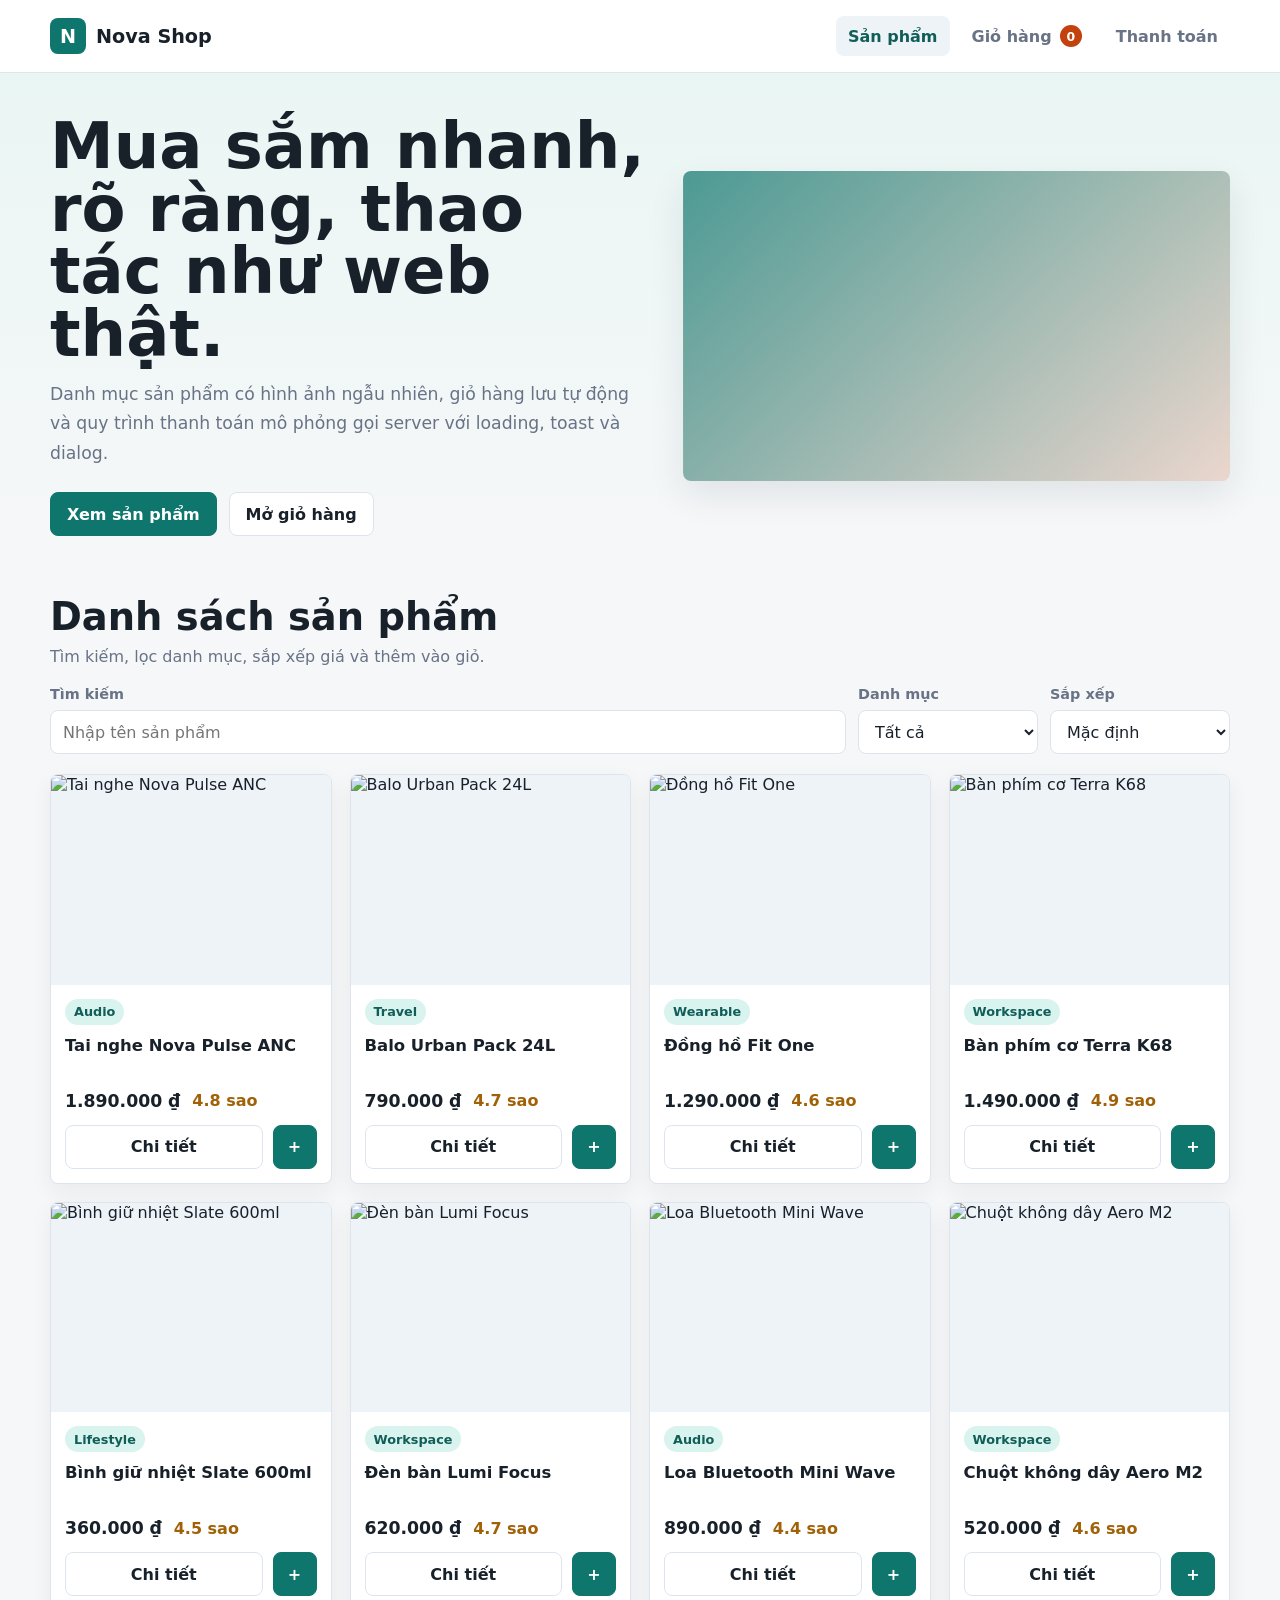
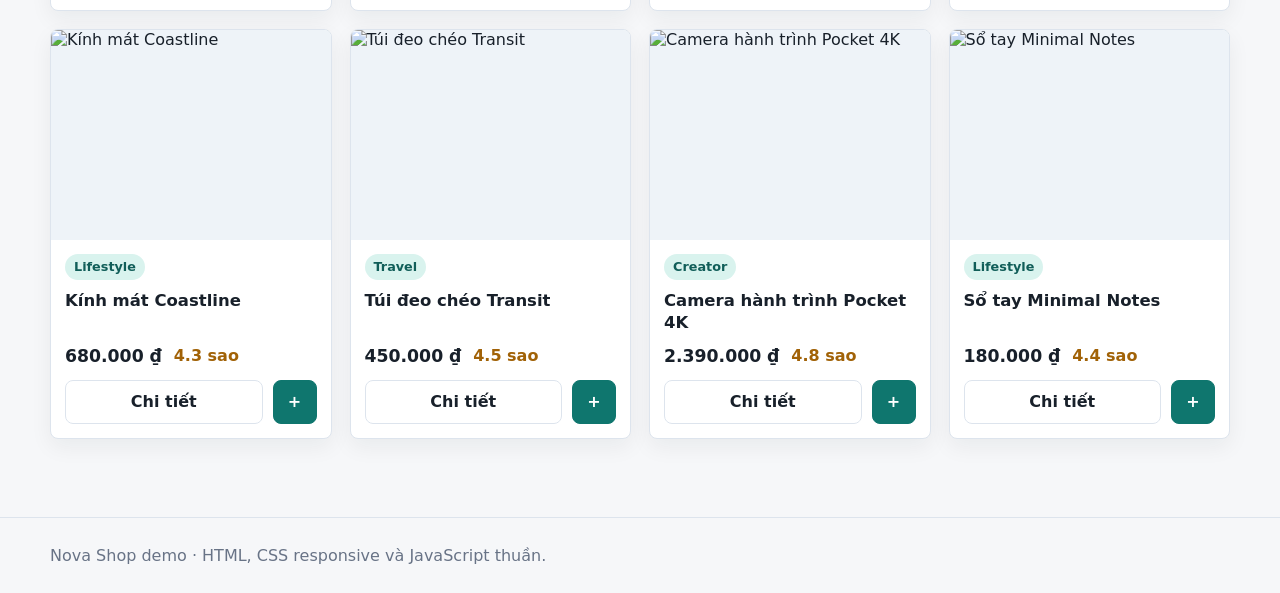
==== index.html @ 58e7d46e "init" ====
<!doctype html>
<html lang="vi">
  <head>
    <meta charset="utf-8">
    <meta name="viewport" content="width=device-width, initial-scale=1">
    <title>Nova Shop | Danh sách sản phẩm</title>
    <link rel="stylesheet" href="styles.css">
  </head>
  <body>
    <header class="site-header">
      <nav class="container nav">
        <a class="brand" href="index.html"><span class="brand-mark">N</span>Nova Shop</a>
        <div class="nav-links">
          <a class="active" href="index.html">Sản phẩm</a>
          <a href="cart.html">Giỏ hàng <span class="cart-count">0</span></a>
          <a href="checkout.html">Thanh toán</a>
        </div>
      </nav>
    </header>

    <main>
      <section class="hero">
        <div class="container hero-grid">
          <div>
            <h1>Mua sắm nhanh, rõ ràng, thao tác như web thật.</h1>
            <p>Danh mục sản phẩm có hình ảnh ngẫu nhiên, giỏ hàng lưu tự động và quy trình thanh toán mô phỏng gọi server với loading, toast và dialog.</p>
            <div class="actions">
              <a class="btn primary" href="#products">Xem sản phẩm</a>
              <a class="btn" href="cart.html">Mở giỏ hàng</a>
            </div>
          </div>
          <div class="hero-media" aria-label="Không gian mua sắm Nova Shop"></div>
        </div>
      </section>

      <section id="products" class="section">
        <div class="container">
          <div class="section-head">
            <div>
              <h2>Danh sách sản phẩm</h2>
              <p>Tìm kiếm, lọc danh mục, sắp xếp giá và thêm vào giỏ.</p>
            </div>
          </div>
          <div class="filters">
            <div class="field">
              <label for="searchInput">Tìm kiếm</label>
              <input id="searchInput" class="input" placeholder="Nhập tên sản phẩm">
            </div>
            <div class="field">
              <label for="categoryFilter">Danh mục</label>
              <select id="categoryFilter" class="input"></select>
            </div>
            <div class="field">
              <label for="sortSelect">Sắp xếp</label>
              <select id="sortSelect" class="input">
                <option value="default">Mặc định</option>
                <option value="asc">Giá tăng dần</option>
                <option value="desc">Giá giảm dần</option>
                <option value="rating">Đánh giá cao</option>
              </select>
            </div>
          </div>
          <div id="productGrid" class="product-grid"></div>
        </div>
      </section>
    </main>

    <footer class="site-footer">
      <div class="container">Nova Shop demo · HTML, CSS responsive và JavaScript thuần.</div>
    </footer>
    <script src="app.js"></script>
  </body>
</html>
---- styles.css ----
:root {
  --bg: #f6f7f9;
  --surface: #ffffff;
  --surface-2: #eef3f8;
  --text: #18202a;
  --muted: #687386;
  --line: #dde4ed;
  --brand: #0f766e;
  --brand-strong: #115e59;
  --accent: #c2410c;
  --success: #15803d;
  --warning: #a16207;
  --shadow: 0 14px 36px rgba(24, 32, 42, 0.09);
  --radius: 8px;
  --container: 1180px;
}

* {
  box-sizing: border-box;
}

body {
  margin: 0;
  font-family: Inter, ui-sans-serif, system-ui, -apple-system, BlinkMacSystemFont, "Segoe UI", sans-serif;
  background: var(--bg);
  color: var(--text);
  letter-spacing: 0;
}

a {
  color: inherit;
  text-decoration: none;
}

button,
input,
select,
textarea {
  font: inherit;
}

button {
  cursor: pointer;
}

.container {
  width: min(var(--container), calc(100% - 32px));
  margin: 0 auto;
}

.site-header {
  position: sticky;
  top: 0;
  z-index: 20;
  background: rgba(255, 255, 255, 0.94);
  border-bottom: 1px solid var(--line);
  backdrop-filter: blur(16px);
}

.nav {
  display: flex;
  align-items: center;
  justify-content: space-between;
  min-height: 72px;
  gap: 20px;
}

.brand {
  display: inline-flex;
  align-items: center;
  gap: 10px;
  font-weight: 800;
  font-size: 1.2rem;
}

.brand-mark {
  display: grid;
  place-items: center;
  width: 36px;
  height: 36px;
  border-radius: var(--radius);
  color: #fff;
  background: var(--brand);
}

.nav-links {
  display: flex;
  align-items: center;
  gap: 10px;
}

.nav-links a,
.icon-link {
  min-height: 40px;
  display: inline-flex;
  align-items: center;
  justify-content: center;
  gap: 8px;
  padding: 0 12px;
  border-radius: var(--radius);
  color: var(--muted);
  font-weight: 650;
}

.nav-links a:hover,
.nav-links .active,
.icon-link:hover {
  color: var(--brand-strong);
  background: var(--surface-2);
}

.cart-count {
  display: inline-grid;
  place-items: center;
  min-width: 22px;
  height: 22px;
  padding: 0 6px;
  border-radius: 999px;
  color: #fff;
  background: var(--accent);
  font-size: 0.78rem;
}

.hero {
  padding: 42px 0 24px;
  background: linear-gradient(180deg, #eaf6f4 0%, rgba(246, 247, 249, 0) 100%);
}

.hero-grid {
  display: grid;
  grid-template-columns: minmax(0, 1.05fr) minmax(280px, 0.95fr);
  gap: 28px;
  align-items: center;
}

.hero h1 {
  margin: 0 0 14px;
  max-width: 760px;
  font-size: clamp(2.2rem, 5vw, 4.8rem);
  line-height: 0.98;
}

.hero p {
  margin: 0 0 24px;
  max-width: 620px;
  color: var(--muted);
  font-size: 1.08rem;
  line-height: 1.7;
}

.hero-media {
  min-height: 310px;
  border-radius: var(--radius);
  background:
    linear-gradient(135deg, rgba(15, 118, 110, 0.72), rgba(194, 65, 12, 0.18)),
    url("https://picsum.photos/seed/nova-shop-hero/900/680");
  background-size: cover;
  background-position: center;
  box-shadow: var(--shadow);
}

.actions,
.toolbar,
.line-actions {
  display: flex;
  align-items: center;
  gap: 12px;
  flex-wrap: wrap;
}

.btn {
  min-height: 44px;
  display: inline-flex;
  align-items: center;
  justify-content: center;
  gap: 8px;
  padding: 0 16px;
  border: 1px solid var(--line);
  border-radius: var(--radius);
  color: var(--text);
  background: var(--surface);
  font-weight: 750;
  transition: 0.18s ease;
}

.btn:hover {
  transform: translateY(-1px);
  box-shadow: 0 10px 24px rgba(24, 32, 42, 0.1);
}

.btn.primary {
  border-color: var(--brand);
  color: #fff;
  background: var(--brand);
}

.btn.primary:hover {
  background: var(--brand-strong);
}

.btn.danger {
  border-color: rgba(194, 65, 12, 0.25);
  color: var(--accent);
}

.btn:disabled,
.btn[aria-disabled="true"] {
  cursor: not-allowed;
  opacity: 0.55;
  transform: none;
  box-shadow: none;
}

.section {
  padding: 34px 0;
}

.section-head {
  display: flex;
  align-items: end;
  justify-content: space-between;
  gap: 20px;
  margin-bottom: 20px;
}

.section-head h2,
.page-title h1 {
  margin: 0;
  font-size: clamp(1.65rem, 3vw, 2.4rem);
}

.section-head p,
.page-title p {
  margin: 8px 0 0;
  color: var(--muted);
}

.filters {
  display: grid;
  grid-template-columns: 1fr 180px 180px;
  gap: 12px;
  margin-bottom: 20px;
}

.field {
  display: grid;
  gap: 8px;
}

.field label {
  color: var(--muted);
  font-size: 0.9rem;
  font-weight: 700;
}

.input {
  min-height: 44px;
  width: 100%;
  border: 1px solid var(--line);
  border-radius: var(--radius);
  padding: 0 12px;
  color: var(--text);
  background: #fff;
  outline: none;
}

textarea.input {
  min-height: 98px;
  padding-top: 12px;
  resize: vertical;
}

.input:focus {
  border-color: var(--brand);
  box-shadow: 0 0 0 3px rgba(15, 118, 110, 0.12);
}

.product-grid {
  display: grid;
  grid-template-columns: repeat(4, minmax(0, 1fr));
  gap: 18px;
}

.product-card {
  overflow: hidden;
  border: 1px solid var(--line);
  border-radius: var(--radius);
  background: var(--surface);
  box-shadow: 0 8px 22px rgba(24, 32, 42, 0.06);
}

.product-card img,
.detail-image {
  display: block;
  width: 100%;
  aspect-ratio: 4 / 3;
  object-fit: cover;
  background: var(--surface-2);
}

.product-body {
  padding: 14px;
}

.tag {
  display: inline-flex;
  align-items: center;
  min-height: 26px;
  padding: 0 9px;
  border-radius: 999px;
  color: var(--brand-strong);
  background: #d9f3ee;
  font-size: 0.8rem;
  font-weight: 760;
}

.product-body h3 {
  min-height: 48px;
  margin: 10px 0 8px;
  font-size: 1.03rem;
  line-height: 1.35;
}

.price {
  font-size: 1.08rem;
  font-weight: 850;
}

.muted {
  color: var(--muted);
}

.rating {
  color: var(--warning);
  font-weight: 800;
}

.card-foot {
  display: grid;
  grid-template-columns: 1fr 44px;
  gap: 10px;
  margin-top: 14px;
}

.page-title {
  padding: 34px 0 18px;
}

.detail-layout {
  display: grid;
  grid-template-columns: minmax(300px, 0.95fr) minmax(0, 1.05fr);
  gap: 28px;
  align-items: start;
}

.panel,
.summary {
  border: 1px solid var(--line);
  border-radius: var(--radius);
  background: var(--surface);
  box-shadow: 0 8px 24px rgba(24, 32, 42, 0.06);
}

.panel {
  padding: 20px;
}

.summary {
  position: sticky;
  top: 92px;
  padding: 18px;
}

.detail-content h1 {
  margin: 12px 0;
  font-size: clamp(1.8rem, 4vw, 3.1rem);
  line-height: 1.08;
}

.detail-content p {
  color: var(--muted);
  line-height: 1.75;
}

.meta-list {
  display: grid;
  grid-template-columns: repeat(3, 1fr);
  gap: 12px;
  margin: 22px 0;
}

.meta-item {
  padding: 13px;
  border: 1px solid var(--line);
  border-radius: var(--radius);
  background: var(--surface-2);
}

.meta-item b {
  display: block;
  margin-bottom: 4px;
}

.qty {
  display: inline-grid;
  grid-template-columns: 40px 54px 40px;
  height: 40px;
  border: 1px solid var(--line);
  border-radius: var(--radius);
  overflow: hidden;
  background: #fff;
}

.qty button {
  border: 0;
  background: #fff;
  font-weight: 850;
}

.qty input,
.qty span {
  display: grid;
  place-items: center;
  width: 100%;
  border: 0;
  border-left: 1px solid var(--line);
  border-right: 1px solid var(--line);
  text-align: center;
}

.cart-layout,
.checkout-layout {
  display: grid;
  grid-template-columns: minmax(0, 1fr) 340px;
  gap: 22px;
}

.cart-list {
  display: grid;
  gap: 14px;
}

.cart-item {
  display: grid;
  grid-template-columns: 112px minmax(0, 1fr) auto;
  gap: 16px;
  align-items: center;
  padding: 14px;
  border: 1px solid var(--line);
  border-radius: var(--radius);
  background: #fff;
}

.cart-item img {
  width: 112px;
  aspect-ratio: 1;
  object-fit: cover;
  border-radius: var(--radius);
}

.cart-item h3 {
  margin: 0 0 6px;
  font-size: 1rem;
}

.total-row {
  display: flex;
  justify-content: space-between;
  gap: 16px;
  padding: 12px 0;
  border-bottom: 1px solid var(--line);
}

.total-row.grand {
  border-bottom: 0;
  font-size: 1.18rem;
  font-weight: 850;
}

.checkout-form {
  display: grid;
  grid-template-columns: repeat(2, 1fr);
  gap: 14px;
}

.checkout-form .span-2 {
  grid-column: 1 / -1;
}

.empty-state {
  padding: 36px;
  border: 1px dashed var(--line);
  border-radius: var(--radius);
  text-align: center;
  background: #fff;
}

.site-footer {
  margin-top: 44px;
  padding: 28px 0;
  color: var(--muted);
  border-top: 1px solid var(--line);
}

.toast {
  position: fixed;
  right: 18px;
  bottom: 18px;
  z-index: 60;
  display: grid;
  gap: 10px;
}

.toast-item {
  width: min(360px, calc(100vw - 36px));
  padding: 14px 16px;
  border-radius: var(--radius);
  color: #fff;
  background: #1f2937;
  box-shadow: var(--shadow);
}

.loading {
  position: fixed;
  inset: 0;
  z-index: 70;
  display: none;
  place-items: center;
  background: rgba(246, 247, 249, 0.68);
  backdrop-filter: blur(5px);
}

.loading.show {
  display: grid;
}

.spinner {
  width: 54px;
  height: 54px;
  border: 5px solid rgba(15, 118, 110, 0.18);
  border-top-color: var(--brand);
  border-radius: 50%;
  animation: spin 0.8s linear infinite;
}

.modal-backdrop {
  position: fixed;
  inset: 0;
  z-index: 80;
  display: none;
  place-items: center;
  padding: 20px;
  background: rgba(24, 32, 42, 0.48);
}

.modal-backdrop.show {
  display: grid;
}

.modal {
  width: min(440px, 100%);
  padding: 22px;
  border-radius: var(--radius);
  background: #fff;
  box-shadow: var(--shadow);
}

.modal h2 {
  margin: 0 0 8px;
}

.modal p {
  color: var(--muted);
  line-height: 1.6;
}

@keyframes spin {
  to {
    transform: rotate(360deg);
  }
}

@media (max-width: 980px) {
  .hero-grid,
  .detail-layout,
  .cart-layout,
  .checkout-layout {
    grid-template-columns: 1fr;
  }

  .summary {
    position: static;
  }

  .product-grid {
    grid-template-columns: repeat(3, minmax(0, 1fr));
  }
}

@media (max-width: 760px) {
  .nav {
    align-items: flex-start;
    flex-direction: column;
    padding: 14px 0;
  }

  .nav-links {
    width: 100%;
    overflow-x: auto;
    padding-bottom: 4px;
  }

  .filters,
  .checkout-form,
  .meta-list {
    grid-template-columns: 1fr;
  }

  .product-grid {
    grid-template-columns: repeat(2, minmax(0, 1fr));
    gap: 12px;
  }

  .hero {
    padding-top: 26px;
  }

  .hero-media {
    min-height: 240px;
  }

  .cart-item {
    grid-template-columns: 88px minmax(0, 1fr);
  }

  .cart-item img {
    width: 88px;
  }

  .cart-item > .line-actions {
    grid-column: 1 / -1;
    justify-content: space-between;
  }
}

@media (max-width: 480px) {
  .container {
    width: min(100% - 22px, var(--container));
  }

  .product-grid {
    grid-template-columns: 1fr;
  }

  .section-head,
  .cart-item {
    align-items: stretch;
    flex-direction: column;
  }

  .actions .btn,
  .line-actions .btn {
    width: 100%;
  }
}
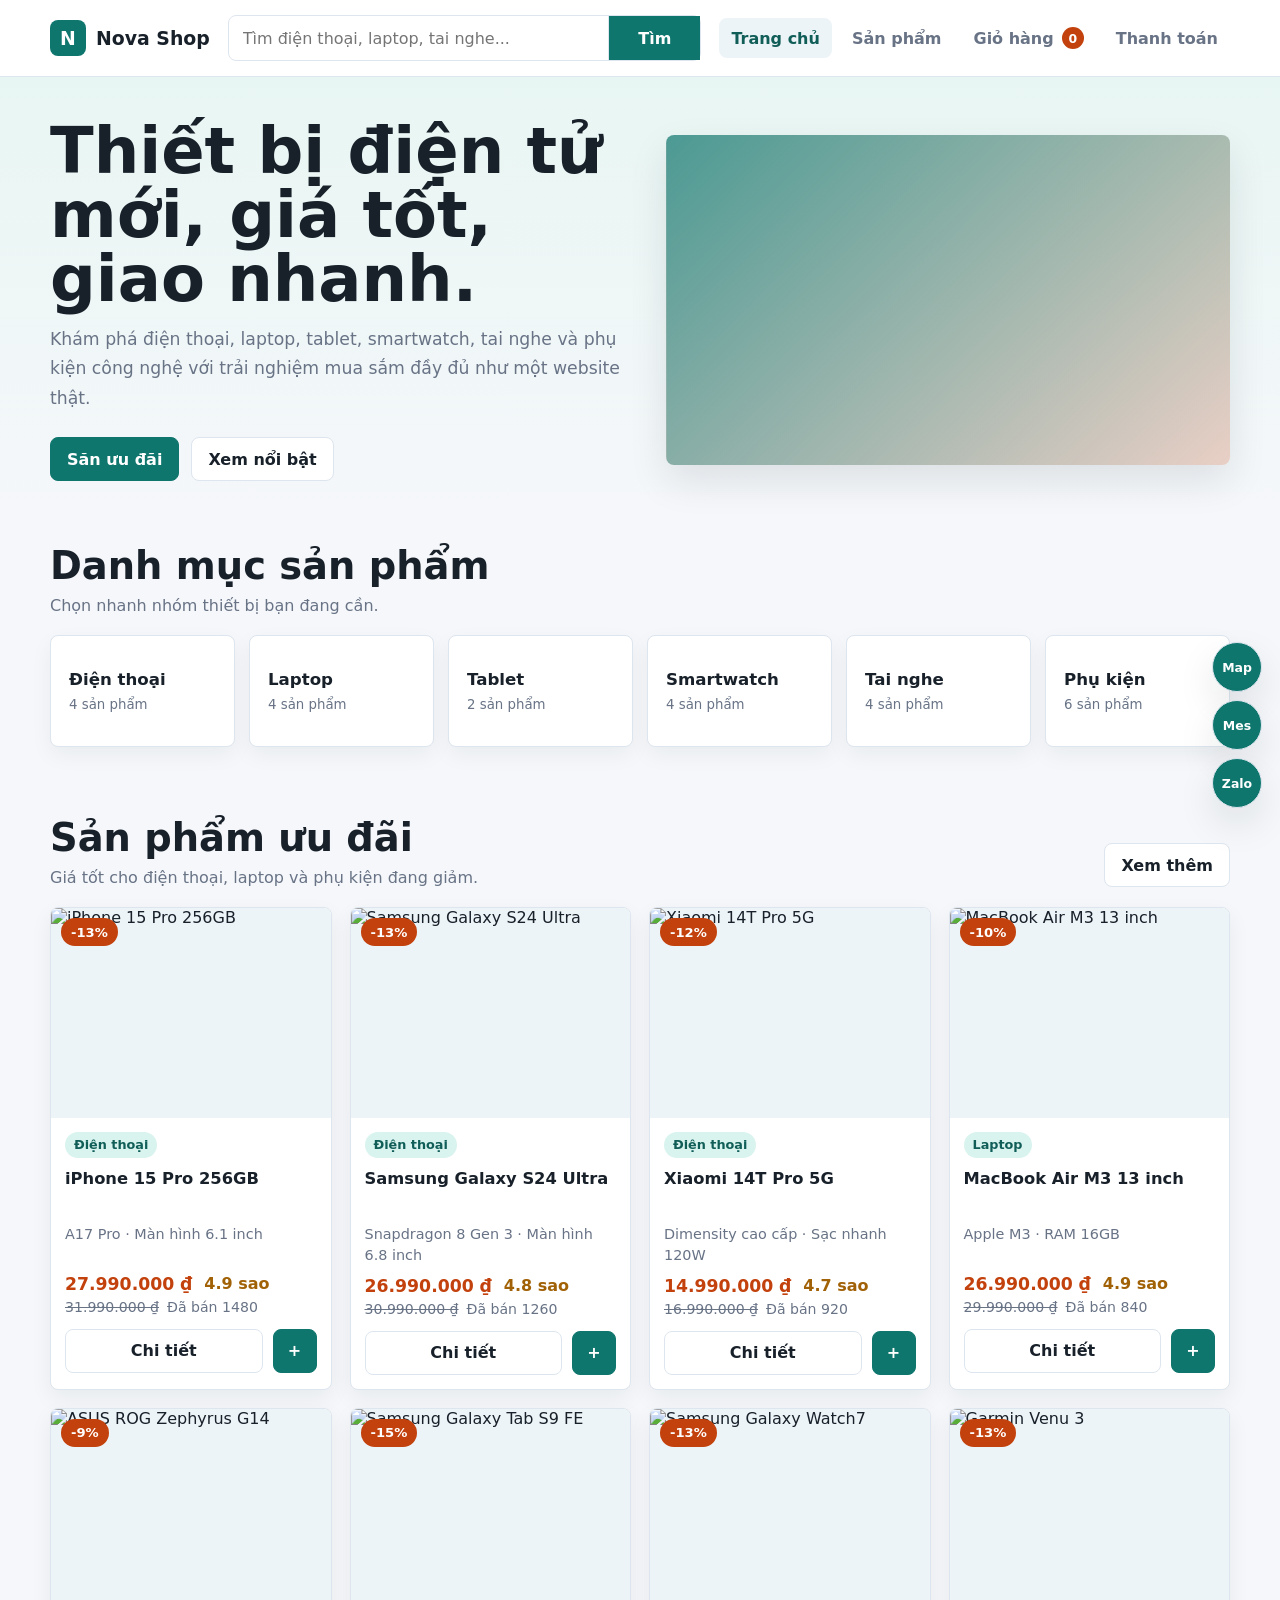
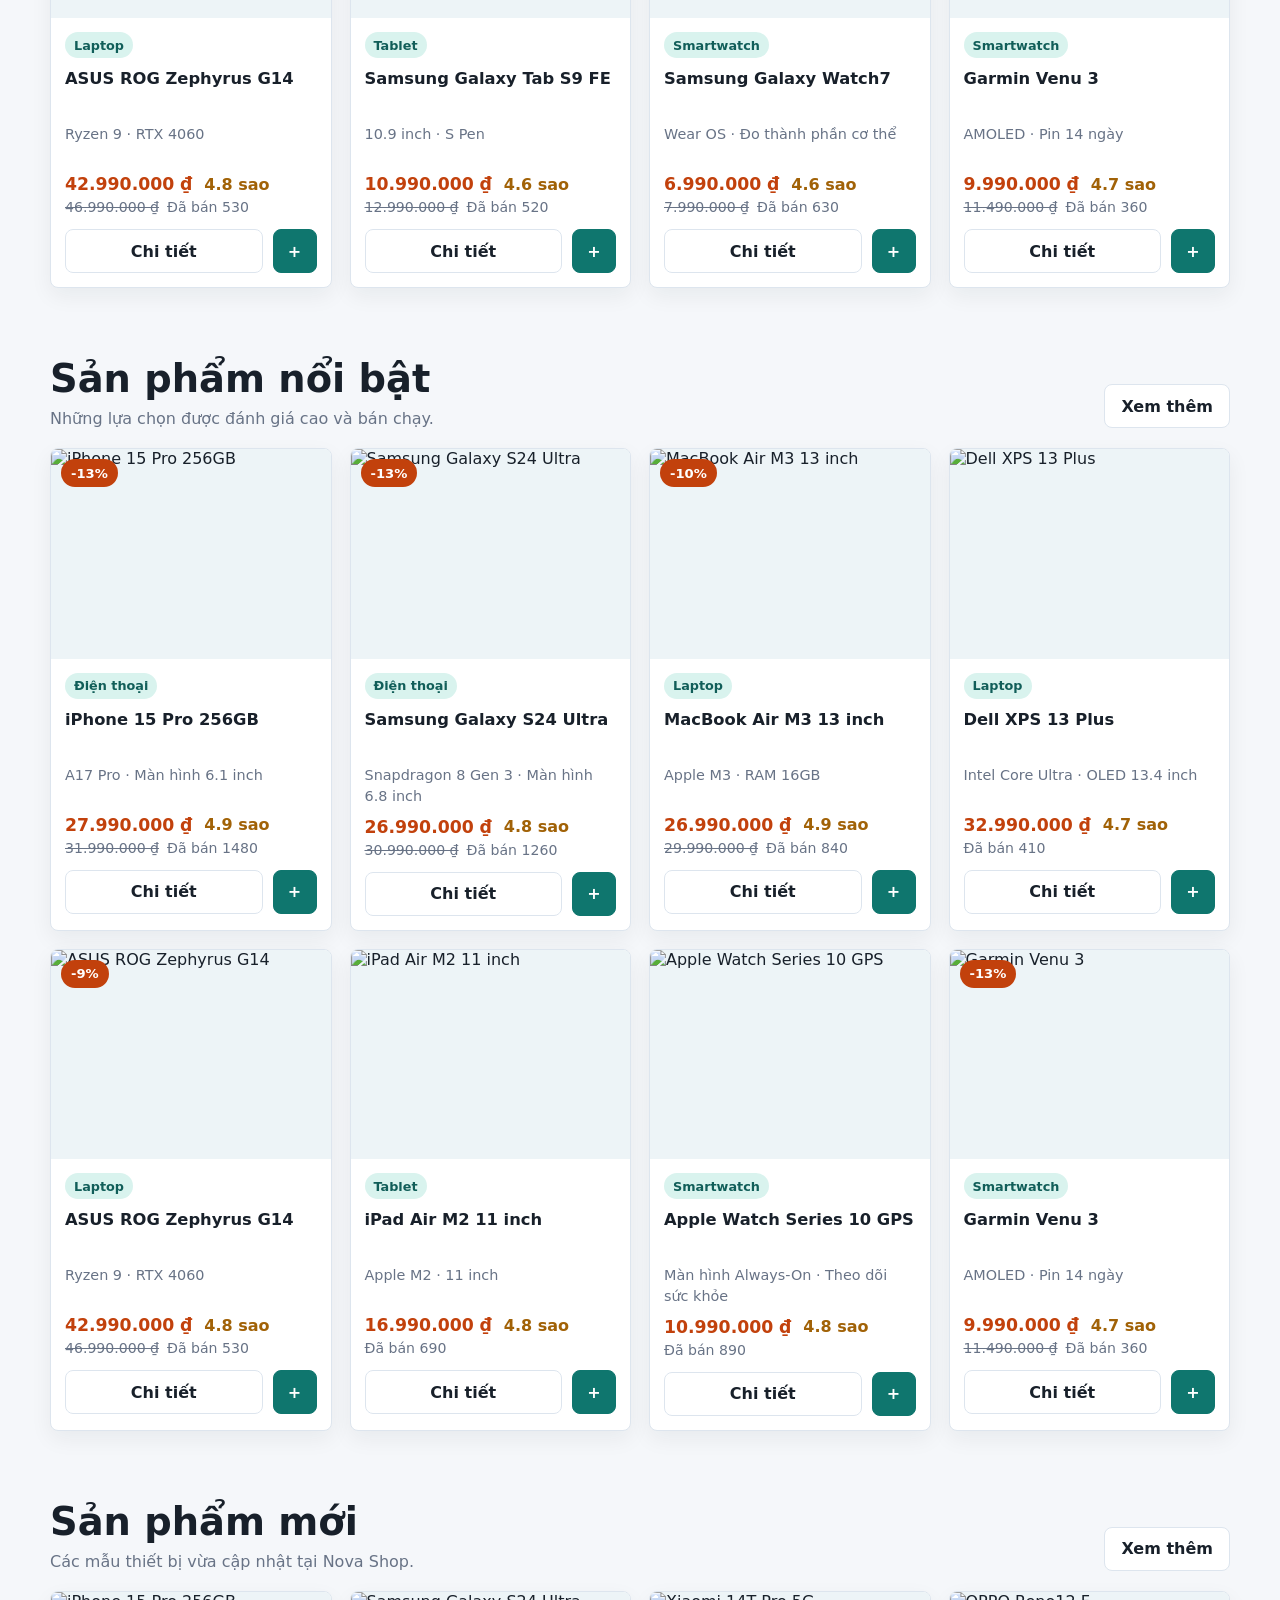
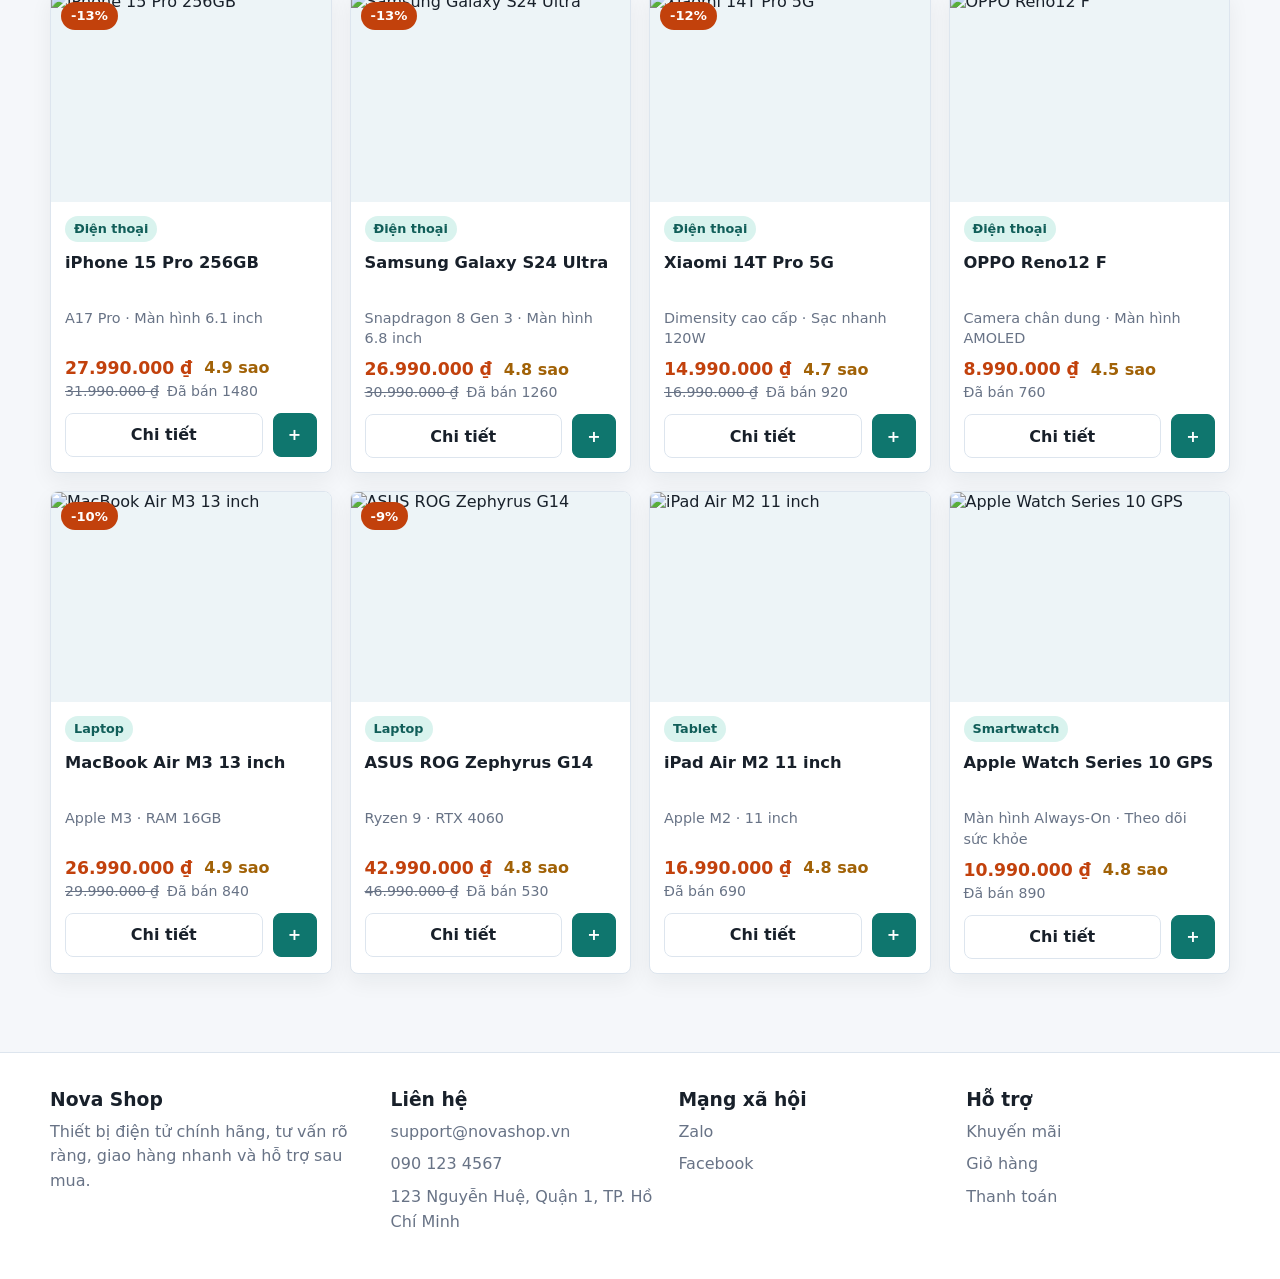
==== commit bbf3e7e1: "update: home, product detail, fitler" ====
--- a/index.html
+++ b/index.html
@@ -3,15 +3,21 @@
   <head>
     <meta charset="utf-8">
     <meta name="viewport" content="width=device-width, initial-scale=1">
-    <title>Nova Shop | Danh sách sản phẩm</title>
+    <title>Nova Shop | Thiết bị điện tử chính hãng</title>
     <link rel="stylesheet" href="styles.css">
   </head>
   <body>
     <header class="site-header">
       <nav class="container nav">
         <a class="brand" href="index.html"><span class="brand-mark">N</span>Nova Shop</a>
+        <form class="site-search" role="search">
+          <input class="nav-search-input" placeholder="Tìm điện thoại, laptop, tai nghe..." autocomplete="off">
+          <button type="submit">Tìm</button>
+          <div class="search-suggestions"></div>
+        </form>
         <div class="nav-links">
-          <a class="active" href="index.html">Sản phẩm</a>
+          <a class="active" href="index.html">Trang chủ</a>
+          <a href="products.html">Sản phẩm</a>
           <a href="cart.html">Giỏ hàng <span class="cart-count">0</span></a>
           <a href="checkout.html">Thanh toán</a>
         </div>
@@ -22,51 +28,105 @@
       <section class="hero">
         <div class="container hero-grid">
           <div>
-            <h1>Mua sắm nhanh, rõ ràng, thao tác như web thật.</h1>
-            <p>Danh mục sản phẩm có hình ảnh ngẫu nhiên, giỏ hàng lưu tự động và quy trình thanh toán mô phỏng gọi server với loading, toast và dialog.</p>
+            <h1>Thiết bị điện tử mới, giá tốt, giao nhanh.</h1>
+            <p>Khám phá điện thoại, laptop, tablet, smartwatch, tai nghe và phụ kiện công nghệ với trải nghiệm mua sắm đầy đủ như một website thật.</p>
             <div class="actions">
-              <a class="btn primary" href="#products">Xem sản phẩm</a>
-              <a class="btn" href="cart.html">Mở giỏ hàng</a>
+              <a class="btn primary" href="products.html?tag=deal&sort=discount">Săn ưu đãi</a>
+              <a class="btn" href="products.html?tag=featured&sort=featured">Xem nổi bật</a>
             </div>
           </div>
-          <div class="hero-media" aria-label="Không gian mua sắm Nova Shop"></div>
+          <div class="hero-media" aria-label="Thiết bị điện tử Nova Shop"></div>
         </div>
       </section>
 
-      <section id="products" class="section">
+      <section class="section">
         <div class="container">
           <div class="section-head">
             <div>
-              <h2>Danh sách sản phẩm</h2>
-              <p>Tìm kiếm, lọc danh mục, sắp xếp giá và thêm vào giỏ.</p>
+              <h2>Danh mục sản phẩm</h2>
+              <p>Chọn nhanh nhóm thiết bị bạn đang cần.</p>
             </div>
           </div>
-          <div class="filters">
-            <div class="field">
-              <label for="searchInput">Tìm kiếm</label>
-              <input id="searchInput" class="input" placeholder="Nhập tên sản phẩm">
-            </div>
-            <div class="field">
-              <label for="categoryFilter">Danh mục</label>
-              <select id="categoryFilter" class="input"></select>
-            </div>
-            <div class="field">
-              <label for="sortSelect">Sắp xếp</label>
-              <select id="sortSelect" class="input">
-                <option value="default">Mặc định</option>
-                <option value="asc">Giá tăng dần</option>
-                <option value="desc">Giá giảm dần</option>
-                <option value="rating">Đánh giá cao</option>
-              </select>
+          <div id="categoryGrid" class="category-grid"></div>
+        </div>
+      </section>
+
+      <section id="viewedSection" class="section" hidden>
+        <div class="container">
+          <div class="section-head">
+            <div>
+              <h2>Sản phẩm đã xem</h2>
+              <p>Tiếp tục xem những thiết bị bạn quan tâm gần đây.</p>
             </div>
           </div>
-          <div id="productGrid" class="product-grid"></div>
+          <div id="viewedGrid" class="product-grid"></div>
+        </div>
+      </section>
+
+      <section class="section">
+        <div class="container">
+          <div class="section-head">
+            <div>
+              <h2>Sản phẩm ưu đãi</h2>
+              <p>Giá tốt cho điện thoại, laptop và phụ kiện đang giảm.</p>
+            </div>
+            <a class="btn" href="products.html?tag=deal&sort=discount">Xem thêm</a>
+          </div>
+          <div id="dealGrid" class="product-grid"></div>
+        </div>
+      </section>
+
+      <section class="section">
+        <div class="container">
+          <div class="section-head">
+            <div>
+              <h2>Sản phẩm nổi bật</h2>
+              <p>Những lựa chọn được đánh giá cao và bán chạy.</p>
+            </div>
+            <a class="btn" href="products.html?tag=featured&sort=featured">Xem thêm</a>
+          </div>
+          <div id="featuredGrid" class="product-grid"></div>
+        </div>
+      </section>
+
+      <section class="section">
+        <div class="container">
+          <div class="section-head">
+            <div>
+              <h2>Sản phẩm mới</h2>
+              <p>Các mẫu thiết bị vừa cập nhật tại Nova Shop.</p>
+            </div>
+            <a class="btn" href="products.html?tag=new">Xem thêm</a>
+          </div>
+          <div id="newGrid" class="product-grid"></div>
         </div>
       </section>
     </main>
 
     <footer class="site-footer">
-      <div class="container">Nova Shop demo · HTML, CSS responsive và JavaScript thuần.</div>
+      <div class="container footer-grid">
+        <div>
+          <h3>Nova Shop</h3>
+          <p>Thiết bị điện tử chính hãng, tư vấn rõ ràng, giao hàng nhanh và hỗ trợ sau mua.</p>
+        </div>
+        <div>
+          <h3>Liên hệ</h3>
+          <a href="mailto:support@novashop.vn">support@novashop.vn</a>
+          <a href="tel:0901234567">090 123 4567</a>
+          <p>123 Nguyễn Huệ, Quận 1, TP. Hồ Chí Minh</p>
+        </div>
+        <div>
+          <h3>Mạng xã hội</h3>
+          <a href="https://zalo.me/0901234567" target="_blank" rel="noreferrer">Zalo</a>
+          <a href="https://facebook.com/novashop.demo" target="_blank" rel="noreferrer">Facebook</a>
+        </div>
+        <div>
+          <h3>Hỗ trợ</h3>
+          <a href="products.html?tag=deal">Khuyến mãi</a>
+          <a href="cart.html">Giỏ hàng</a>
+          <a href="checkout.html">Thanh toán</a>
+        </div>
+      </div>
     </footer>
     <script src="app.js"></script>
   </body>
--- a/styles.css
+++ b/styles.css
@@ -1,29 +1,33 @@
 :root {
-  --bg: #f6f7f9;
+  --bg: #f5f7fa;
   --surface: #ffffff;
-  --surface-2: #eef3f8;
+  --surface-2: #edf4f7;
   --text: #18202a;
   --muted: #687386;
-  --line: #dde4ed;
+  --line: #dde5ee;
   --brand: #0f766e;
   --brand-strong: #115e59;
   --accent: #c2410c;
   --success: #15803d;
   --warning: #a16207;
-  --shadow: 0 14px 36px rgba(24, 32, 42, 0.09);
+  --shadow: 0 16px 38px rgba(24, 32, 42, 0.1);
   --radius: 8px;
   --container: 1180px;
 }
 
 * {
   box-sizing: border-box;
+}
+
+html {
+  scroll-behavior: smooth;
 }
 
 body {
   margin: 0;
   font-family: Inter, ui-sans-serif, system-ui, -apple-system, BlinkMacSystemFont, "Segoe UI", sans-serif;
+  color: var(--text);
   background: var(--bg);
-  color: var(--text);
   letter-spacing: 0;
 }
 
@@ -51,26 +55,26 @@
 .site-header {
   position: sticky;
   top: 0;
-  z-index: 20;
-  background: rgba(255, 255, 255, 0.94);
+  z-index: 30;
   border-bottom: 1px solid var(--line);
+  background: rgba(255, 255, 255, 0.95);
   backdrop-filter: blur(16px);
 }
 
 .nav {
-  display: flex;
-  align-items: center;
-  justify-content: space-between;
-  min-height: 72px;
-  gap: 20px;
+  min-height: 76px;
+  display: grid;
+  grid-template-columns: auto minmax(260px, 1fr) auto;
+  align-items: center;
+  gap: 18px;
 }
 
 .brand {
   display: inline-flex;
   align-items: center;
   gap: 10px;
-  font-weight: 800;
-  font-size: 1.2rem;
+  font-size: 1.18rem;
+  font-weight: 850;
 }
 
 .brand-mark {
@@ -83,14 +87,91 @@
   background: var(--brand);
 }
 
+.site-search {
+  position: relative;
+  display: grid;
+  grid-template-columns: minmax(0, 1fr) 92px;
+  border: 1px solid var(--line);
+  border-radius: var(--radius);
+  background: var(--surface);
+  overflow: visible;
+}
+
+.site-search input {
+  min-width: 0;
+  height: 44px;
+  border: 0;
+  padding: 0 14px;
+  outline: none;
+  background: transparent;
+}
+
+.site-search button {
+  border: 0;
+  border-left: 1px solid var(--line);
+  color: #fff;
+  background: var(--brand);
+  font-weight: 780;
+}
+
+.search-suggestions {
+  position: absolute;
+  top: calc(100% + 8px);
+  left: 0;
+  right: 0;
+  z-index: 40;
+  display: none;
+  padding: 8px;
+  border: 1px solid var(--line);
+  border-radius: var(--radius);
+  background: #fff;
+  box-shadow: var(--shadow);
+}
+
+.search-suggestions.show {
+  display: grid;
+}
+
+.search-suggestions a {
+  display: grid;
+  grid-template-columns: 46px minmax(0, 1fr);
+  gap: 10px;
+  align-items: center;
+  padding: 8px;
+  border-radius: var(--radius);
+}
+
+.search-suggestions a:hover {
+  background: var(--surface-2);
+}
+
+.search-suggestions img {
+  width: 46px;
+  height: 46px;
+  object-fit: cover;
+  border-radius: var(--radius);
+}
+
+.search-suggestions small {
+  display: block;
+  margin-top: 2px;
+  color: var(--accent);
+  font-weight: 800;
+}
+
+.suggest-empty {
+  padding: 12px;
+  color: var(--muted);
+}
+
 .nav-links {
   display: flex;
   align-items: center;
-  gap: 10px;
-}
-
-.nav-links a,
-.icon-link {
+  gap: 8px;
+  white-space: nowrap;
+}
+
+.nav-links a {
   min-height: 40px;
   display: inline-flex;
   align-items: center;
@@ -99,12 +180,11 @@
   padding: 0 12px;
   border-radius: var(--radius);
   color: var(--muted);
-  font-weight: 650;
+  font-weight: 700;
 }
 
 .nav-links a:hover,
-.nav-links .active,
-.icon-link:hover {
+.nav-links .active {
   color: var(--brand-strong);
   background: var(--surface-2);
 }
@@ -122,45 +202,44 @@
 }
 
 .hero {
-  padding: 42px 0 24px;
-  background: linear-gradient(180deg, #eaf6f4 0%, rgba(246, 247, 249, 0) 100%);
+  padding: 42px 0 28px;
+  background: linear-gradient(180deg, #e8f6f3 0%, rgba(245, 247, 250, 0) 100%);
 }
 
 .hero-grid {
   display: grid;
-  grid-template-columns: minmax(0, 1.05fr) minmax(280px, 0.95fr);
+  grid-template-columns: minmax(0, 1.02fr) minmax(280px, 0.98fr);
   gap: 28px;
   align-items: center;
 }
 
 .hero h1 {
+  max-width: 760px;
   margin: 0 0 14px;
-  max-width: 760px;
-  font-size: clamp(2.2rem, 5vw, 4.8rem);
-  line-height: 0.98;
+  font-size: clamp(2.15rem, 5vw, 4.55rem);
+  line-height: 1;
 }
 
 .hero p {
+  max-width: 620px;
   margin: 0 0 24px;
-  max-width: 620px;
   color: var(--muted);
   font-size: 1.08rem;
   line-height: 1.7;
 }
 
 .hero-media {
-  min-height: 310px;
+  min-height: 330px;
   border-radius: var(--radius);
   background:
-    linear-gradient(135deg, rgba(15, 118, 110, 0.72), rgba(194, 65, 12, 0.18)),
-    url("https://picsum.photos/seed/nova-shop-hero/900/680");
+    linear-gradient(135deg, rgba(15, 118, 110, 0.72), rgba(194, 65, 12, 0.22)),
+    url("https://picsum.photos/seed/nova-electronics-hero/900/680");
+  background-position: center;
   background-size: cover;
-  background-position: center;
   box-shadow: var(--shadow);
 }
 
 .actions,
-.toolbar,
 .line-actions {
   display: flex;
   align-items: center;
@@ -179,7 +258,7 @@
   border-radius: var(--radius);
   color: var(--text);
   background: var(--surface);
-  font-weight: 750;
+  font-weight: 780;
   transition: 0.18s ease;
 }
 
@@ -215,6 +294,10 @@
   padding: 34px 0;
 }
 
+.page-title {
+  padding: 34px 0 18px;
+}
+
 .section-head {
   display: flex;
   align-items: end;
@@ -226,7 +309,7 @@
 .section-head h2,
 .page-title h1 {
   margin: 0;
-  font-size: clamp(1.65rem, 3vw, 2.4rem);
+  font-size: clamp(1.6rem, 3vw, 2.4rem);
 }
 
 .section-head p,
@@ -235,44 +318,38 @@
   color: var(--muted);
 }
 
-.filters {
-  display: grid;
-  grid-template-columns: 1fr 180px 180px;
-  gap: 12px;
-  margin-bottom: 20px;
-}
-
-.field {
-  display: grid;
+.category-grid {
+  display: grid;
+  grid-template-columns: repeat(6, minmax(0, 1fr));
+  gap: 14px;
+}
+
+.category-tile {
+  min-height: 112px;
+  display: grid;
+  align-content: center;
   gap: 8px;
-}
-
-.field label {
-  color: var(--muted);
-  font-size: 0.9rem;
-  font-weight: 700;
-}
-
-.input {
-  min-height: 44px;
-  width: 100%;
-  border: 1px solid var(--line);
-  border-radius: var(--radius);
-  padding: 0 12px;
-  color: var(--text);
-  background: #fff;
-  outline: none;
-}
-
-textarea.input {
-  min-height: 98px;
-  padding-top: 12px;
-  resize: vertical;
-}
-
-.input:focus {
-  border-color: var(--brand);
-  box-shadow: 0 0 0 3px rgba(15, 118, 110, 0.12);
+  padding: 18px;
+  border: 1px solid var(--line);
+  border-radius: var(--radius);
+  background: var(--surface);
+  box-shadow: 0 8px 22px rgba(24, 32, 42, 0.05);
+  transition: 0.18s ease;
+}
+
+.category-tile:hover {
+  transform: translateY(-3px);
+  border-color: rgba(15, 118, 110, 0.35);
+  box-shadow: var(--shadow);
+}
+
+.category-tile span {
+  font-size: 1.04rem;
+  font-weight: 850;
+}
+
+.category-tile small {
+  color: var(--muted);
 }
 
 .product-grid {
@@ -287,15 +364,55 @@
   border-radius: var(--radius);
   background: var(--surface);
   box-shadow: 0 8px 22px rgba(24, 32, 42, 0.06);
-}
-
-.product-card img,
+  transition: transform 0.2s ease, box-shadow 0.2s ease, border-color 0.2s ease;
+}
+
+.product-card:hover {
+  transform: translateY(-5px);
+  border-color: rgba(15, 118, 110, 0.35);
+  box-shadow: var(--shadow);
+}
+
+.product-media {
+  position: relative;
+  display: block;
+  overflow: hidden;
+}
+
+.product-media img,
 .detail-image {
   display: block;
   width: 100%;
   aspect-ratio: 4 / 3;
   object-fit: cover;
   background: var(--surface-2);
+}
+
+.product-media img {
+  transition: transform 0.24s ease;
+}
+
+.product-card:hover .product-media img {
+  transform: scale(1.045);
+}
+
+.sale-badge {
+  position: absolute;
+  top: 10px;
+  left: 10px;
+  min-height: 28px;
+  display: inline-flex;
+  align-items: center;
+  padding: 0 10px;
+  border-radius: 999px;
+  color: #fff;
+  background: var(--accent);
+  font-size: 0.82rem;
+  font-weight: 850;
+}
+
+.sale-badge.static {
+  position: static;
 }
 
 .product-body {
@@ -317,17 +434,38 @@
 .product-body h3 {
   min-height: 48px;
   margin: 10px 0 8px;
-  font-size: 1.03rem;
+  font-size: 1.02rem;
   line-height: 1.35;
 }
 
+.product-spec {
+  min-height: 40px;
+  margin: 0 0 10px;
+  color: var(--muted);
+  font-size: 0.9rem;
+  line-height: 1.45;
+}
+
 .price {
+  color: var(--accent);
   font-size: 1.08rem;
-  font-weight: 850;
-}
-
-.muted {
-  color: var(--muted);
+  font-weight: 900;
+}
+
+.old-price {
+  color: var(--muted);
+  font-size: 0.88rem;
+  text-decoration: line-through;
+}
+
+.product-meta-line {
+  display: flex;
+  align-items: center;
+  gap: 8px;
+  flex-wrap: wrap;
+  margin-top: 5px;
+  color: var(--muted);
+  font-size: 0.88rem;
 }
 
 .rating {
@@ -335,6 +473,10 @@
   font-weight: 800;
 }
 
+.muted {
+  color: var(--muted);
+}
+
 .card-foot {
   display: grid;
   grid-template-columns: 1fr 44px;
@@ -342,8 +484,131 @@
   margin-top: 14px;
 }
 
-.page-title {
-  padding: 34px 0 18px;
+.full-span {
+  grid-column: 1 / -1;
+}
+
+.catalog-layout {
+  display: grid;
+  grid-template-columns: 280px minmax(0, 1fr);
+  gap: 22px;
+  align-items: start;
+}
+
+.filter-sidebar,
+.panel,
+.summary {
+  border: 1px solid var(--line);
+  border-radius: var(--radius);
+  background: var(--surface);
+  box-shadow: 0 8px 24px rgba(24, 32, 42, 0.06);
+}
+
+.filter-sidebar {
+  position: sticky;
+  top: 96px;
+  padding: 16px;
+}
+
+.filter-group {
+  display: grid;
+  gap: 10px;
+  padding: 14px 0;
+  border-bottom: 1px solid var(--line);
+}
+
+.filter-group:last-child {
+  border-bottom: 0;
+}
+
+.filter-group h3 {
+  margin: 0;
+  font-size: 1rem;
+}
+
+#categoryOptions,
+#brandOptions {
+  display: grid;
+  gap: 8px;
+}
+
+.filter-chip,
+.page-btn {
+  min-height: 38px;
+  border: 1px solid var(--line);
+  border-radius: var(--radius);
+  color: var(--text);
+  background: #fff;
+  font-weight: 720;
+}
+
+.filter-chip.active,
+.page-btn.active {
+  border-color: var(--brand);
+  color: #fff;
+  background: var(--brand);
+}
+
+.catalog-head {
+  display: flex;
+  align-items: center;
+  justify-content: space-between;
+  gap: 16px;
+  margin-bottom: 16px;
+}
+
+.pagination {
+  display: flex;
+  justify-content: center;
+  gap: 8px;
+  margin-top: 22px;
+}
+
+.input {
+  min-height: 44px;
+  width: 100%;
+  border: 1px solid var(--line);
+  border-radius: var(--radius);
+  padding: 0 12px;
+  color: var(--text);
+  background: #fff;
+  outline: none;
+}
+
+textarea.input {
+  min-height: 98px;
+  padding-top: 12px;
+  resize: vertical;
+}
+
+.input:focus {
+  border-color: var(--brand);
+  box-shadow: 0 0 0 3px rgba(15, 118, 110, 0.12);
+}
+
+.field {
+  display: grid;
+  gap: 8px;
+}
+
+.field label {
+  color: var(--muted);
+  font-size: 0.9rem;
+  font-weight: 720;
+}
+
+.breadcrumb {
+  display: flex;
+  align-items: center;
+  gap: 8px;
+  flex-wrap: wrap;
+  margin-bottom: 18px;
+  color: var(--muted);
+  font-weight: 700;
+}
+
+.breadcrumb a {
+  color: var(--brand-strong);
 }
 
 .detail-layout {
@@ -353,27 +618,52 @@
   align-items: start;
 }
 
-.panel,
-.summary {
-  border: 1px solid var(--line);
-  border-radius: var(--radius);
-  background: var(--surface);
+.gallery-main {
+  width: 100%;
+  padding: 0;
+  border: 1px solid var(--line);
+  border-radius: var(--radius);
+  overflow: hidden;
+  background: #fff;
   box-shadow: 0 8px 24px rgba(24, 32, 42, 0.06);
 }
 
-.panel {
-  padding: 20px;
-}
-
-.summary {
-  position: sticky;
-  top: 92px;
-  padding: 18px;
+.gallery-main img {
+  display: block;
+  width: 100%;
+  aspect-ratio: 4 / 3;
+  object-fit: cover;
+}
+
+.thumbs {
+  display: grid;
+  grid-template-columns: repeat(4, 1fr);
+  gap: 10px;
+  margin-top: 10px;
+}
+
+.thumbs button {
+  padding: 0;
+  border: 2px solid transparent;
+  border-radius: var(--radius);
+  overflow: hidden;
+  background: #fff;
+}
+
+.thumbs button.active {
+  border-color: var(--brand);
+}
+
+.thumbs img {
+  display: block;
+  width: 100%;
+  aspect-ratio: 4 / 3;
+  object-fit: cover;
 }
 
 .detail-content h1 {
   margin: 12px 0;
-  font-size: clamp(1.8rem, 4vw, 3.1rem);
+  font-size: clamp(1.8rem, 4vw, 3.05rem);
   line-height: 1.08;
 }
 
@@ -384,7 +674,7 @@
 
 .meta-list {
   display: grid;
-  grid-template-columns: repeat(3, 1fr);
+  grid-template-columns: repeat(2, minmax(0, 1fr));
   gap: 12px;
   margin: 22px 0;
 }
@@ -399,6 +689,10 @@
 .meta-item b {
   display: block;
   margin-bottom: 4px;
+}
+
+.panel {
+  padding: 20px;
 }
 
 .qty {
@@ -428,6 +722,35 @@
   text-align: center;
 }
 
+.review-form {
+  display: grid;
+  grid-template-columns: repeat(2, 1fr);
+  gap: 14px;
+  margin-bottom: 16px;
+}
+
+.span-2 {
+  grid-column: 1 / -1;
+}
+
+.review-list {
+  display: grid;
+  gap: 12px;
+}
+
+.review-item {
+  padding: 16px;
+  border: 1px solid var(--line);
+  border-radius: var(--radius);
+  background: #fff;
+}
+
+.review-item p {
+  margin: 8px 0 0;
+  color: var(--muted);
+  line-height: 1.55;
+}
+
 .cart-layout,
 .checkout-layout {
   display: grid;
@@ -461,6 +784,12 @@
 .cart-item h3 {
   margin: 0 0 6px;
   font-size: 1rem;
+}
+
+.summary {
+  position: sticky;
+  top: 96px;
+  padding: 18px;
 }
 
 .total-row {
@@ -483,10 +812,6 @@
   gap: 14px;
 }
 
-.checkout-form .span-2 {
-  grid-column: 1 / -1;
-}
-
 .empty-state {
   padding: 36px;
   border: 1px dashed var(--line);
@@ -497,16 +822,35 @@
 
 .site-footer {
   margin-top: 44px;
-  padding: 28px 0;
+  padding: 36px 0;
   color: var(--muted);
   border-top: 1px solid var(--line);
+  background: #fff;
+}
+
+.footer-grid {
+  display: grid;
+  grid-template-columns: 1.2fr repeat(3, 1fr);
+  gap: 24px;
+}
+
+.footer-grid h3 {
+  margin: 0 0 10px;
+  color: var(--text);
+}
+
+.footer-grid p,
+.footer-grid a {
+  display: block;
+  margin: 8px 0;
+  line-height: 1.55;
 }
 
 .toast {
   position: fixed;
   right: 18px;
   bottom: 18px;
-  z-index: 60;
+  z-index: 70;
   display: grid;
   gap: 10px;
 }
@@ -523,10 +867,10 @@
 .loading {
   position: fixed;
   inset: 0;
-  z-index: 70;
+  z-index: 80;
   display: none;
   place-items: center;
-  background: rgba(246, 247, 249, 0.68);
+  background: rgba(245, 247, 250, 0.68);
   backdrop-filter: blur(5px);
 }
 
@@ -546,7 +890,7 @@
 .modal-backdrop {
   position: fixed;
   inset: 0;
-  z-index: 80;
+  z-index: 90;
   display: none;
   place-items: center;
   padding: 20px;
@@ -558,7 +902,9 @@
 }
 
 .modal {
-  width: min(440px, 100%);
+  width: min(560px, 100%);
+  max-height: min(86vh, 760px);
+  overflow: auto;
   padding: 22px;
   border-radius: var(--radius);
   background: #fff;
@@ -572,6 +918,48 @@
 .modal p {
   color: var(--muted);
   line-height: 1.6;
+}
+
+.modal-image {
+  display: block;
+  width: 100%;
+  border-radius: var(--radius);
+}
+
+.floating-contact {
+  position: fixed;
+  right: 18px;
+  bottom: 92px;
+  z-index: 60;
+  display: grid;
+  gap: 8px;
+}
+
+.floating-contact a,
+.scroll-top {
+  width: 50px;
+  height: 50px;
+  display: grid;
+  place-items: center;
+  border: 1px solid var(--line);
+  border-radius: 999px;
+  color: #fff;
+  background: var(--brand);
+  box-shadow: var(--shadow);
+  font-size: 0.78rem;
+  font-weight: 850;
+}
+
+.scroll-top {
+  position: fixed;
+  right: 18px;
+  bottom: 26px;
+  z-index: 60;
+  display: none;
+}
+
+.scroll-top.show {
+  display: grid;
 }
 
 @keyframes spin {
@@ -580,14 +968,25 @@
   }
 }
 
-@media (max-width: 980px) {
+@media (max-width: 1040px) {
+  .nav {
+    grid-template-columns: 1fr auto;
+  }
+
+  .site-search {
+    grid-column: 1 / -1;
+    grid-row: 2;
+  }
+
   .hero-grid,
   .detail-layout,
   .cart-layout,
-  .checkout-layout {
+  .checkout-layout,
+  .catalog-layout {
     grid-template-columns: 1fr;
   }
 
+  .filter-sidebar,
   .summary {
     position: static;
   }
@@ -595,65 +994,69 @@
   .product-grid {
     grid-template-columns: repeat(3, minmax(0, 1fr));
   }
-}
-
-@media (max-width: 760px) {
+
+  .category-grid,
+  .footer-grid {
+    grid-template-columns: repeat(3, minmax(0, 1fr));
+  }
+}
+
+@media (max-width: 720px) {
   .nav {
-    align-items: flex-start;
+    display: flex;
     flex-direction: column;
+    align-items: stretch;
     padding: 14px 0;
   }
 
   .nav-links {
-    width: 100%;
     overflow-x: auto;
     padding-bottom: 4px;
   }
 
-  .filters,
+  .site-search {
+    grid-template-columns: 1fr 78px;
+  }
+
+  .product-grid,
+  .category-grid,
+  .footer-grid,
+  .review-form,
+  .checkout-form,
+  .meta-list {
+    grid-template-columns: repeat(2, minmax(0, 1fr));
+  }
+
+  .cart-item {
+    grid-template-columns: 88px minmax(0, 1fr);
+  }
+
+  .cart-item img {
+    width: 88px;
+  }
+
+  .cart-item > .line-actions {
+    grid-column: 1 / -1;
+    justify-content: space-between;
+  }
+}
+
+@media (max-width: 480px) {
+  .container {
+    width: min(100% - 22px, var(--container));
+  }
+
+  .product-grid,
+  .category-grid,
+  .footer-grid,
+  .review-form,
   .checkout-form,
   .meta-list {
     grid-template-columns: 1fr;
   }
 
-  .product-grid {
-    grid-template-columns: repeat(2, minmax(0, 1fr));
-    gap: 12px;
-  }
-
-  .hero {
-    padding-top: 26px;
-  }
-
-  .hero-media {
-    min-height: 240px;
-  }
-
-  .cart-item {
-    grid-template-columns: 88px minmax(0, 1fr);
-  }
-
-  .cart-item img {
-    width: 88px;
-  }
-
-  .cart-item > .line-actions {
-    grid-column: 1 / -1;
-    justify-content: space-between;
-  }
-}
-
-@media (max-width: 480px) {
-  .container {
-    width: min(100% - 22px, var(--container));
-  }
-
-  .product-grid {
-    grid-template-columns: 1fr;
-  }
-
   .section-head,
-  .cart-item {
+  .catalog-head {
     align-items: stretch;
     flex-direction: column;
   }
@@ -662,4 +1065,11 @@
   .line-actions .btn {
     width: 100%;
   }
-}
+
+  .floating-contact a,
+  .scroll-top {
+    width: 44px;
+    height: 44px;
+    font-size: 0.72rem;
+  }
+}
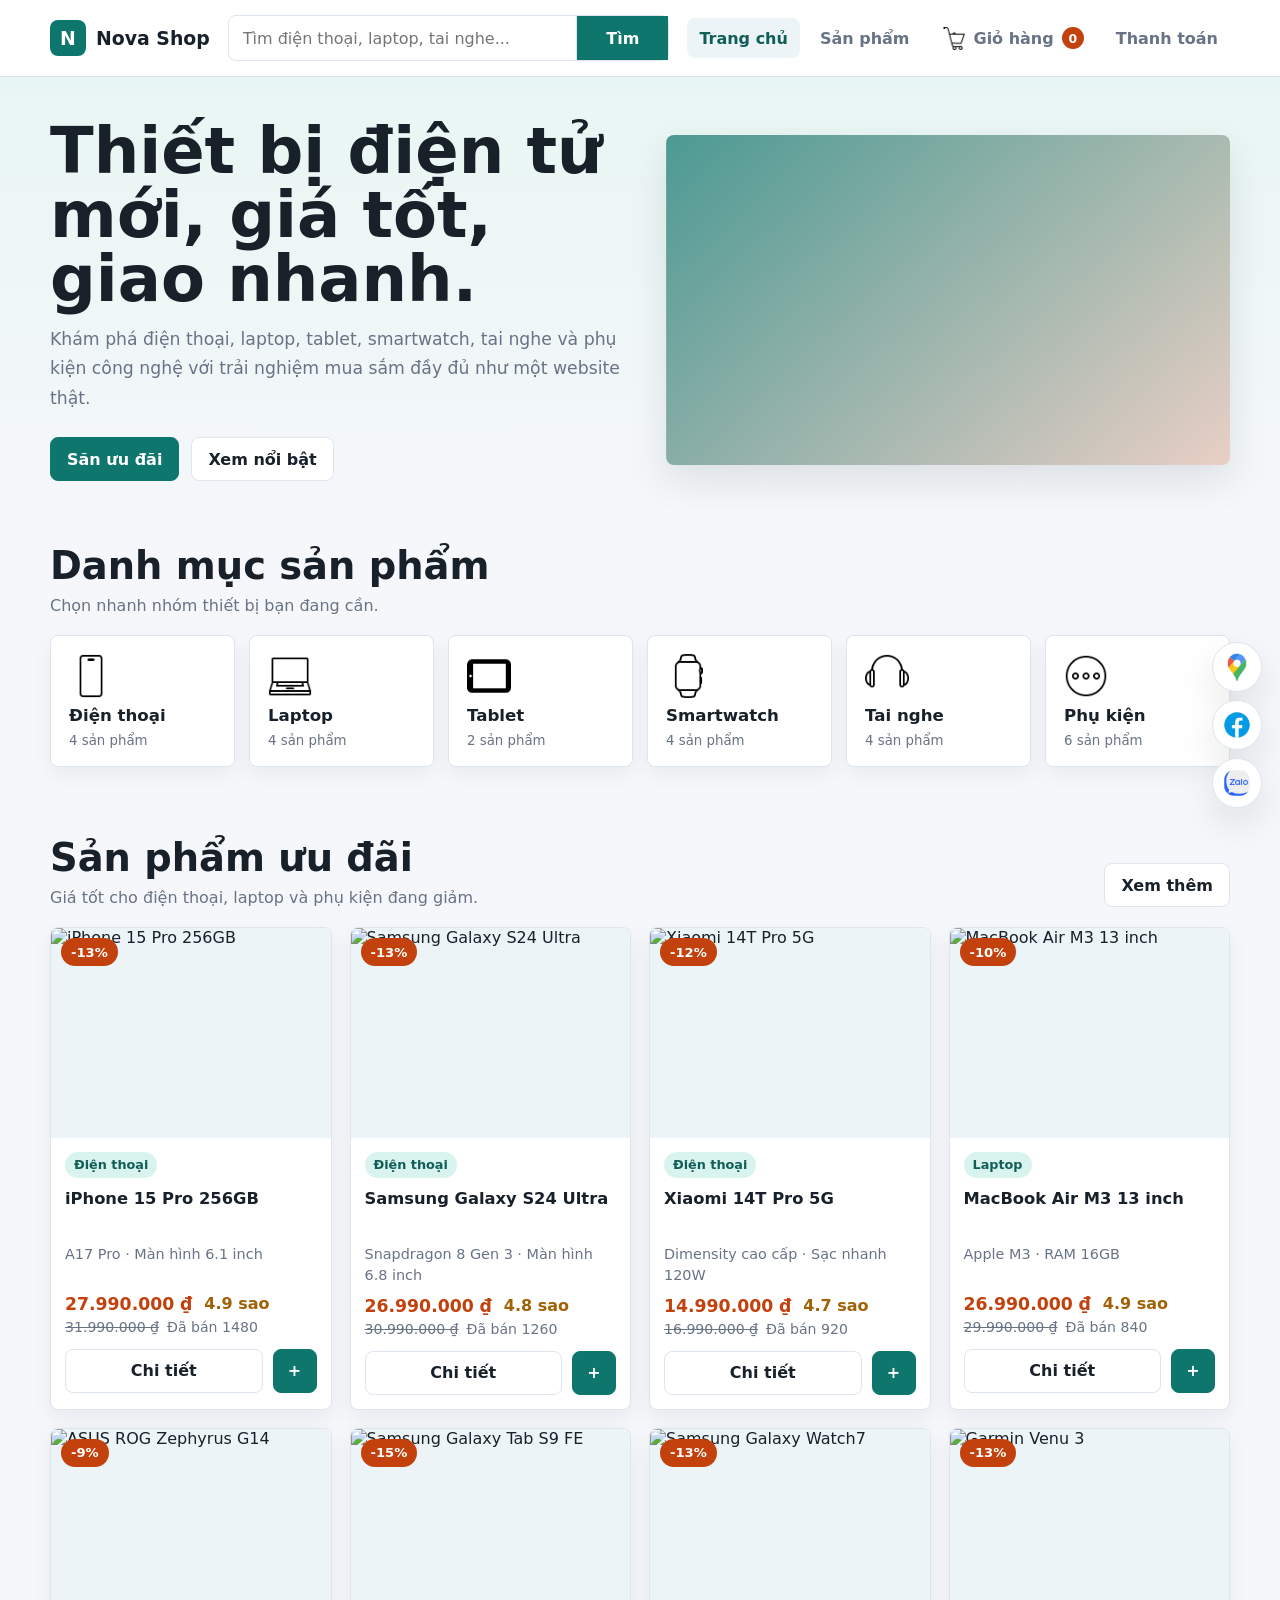
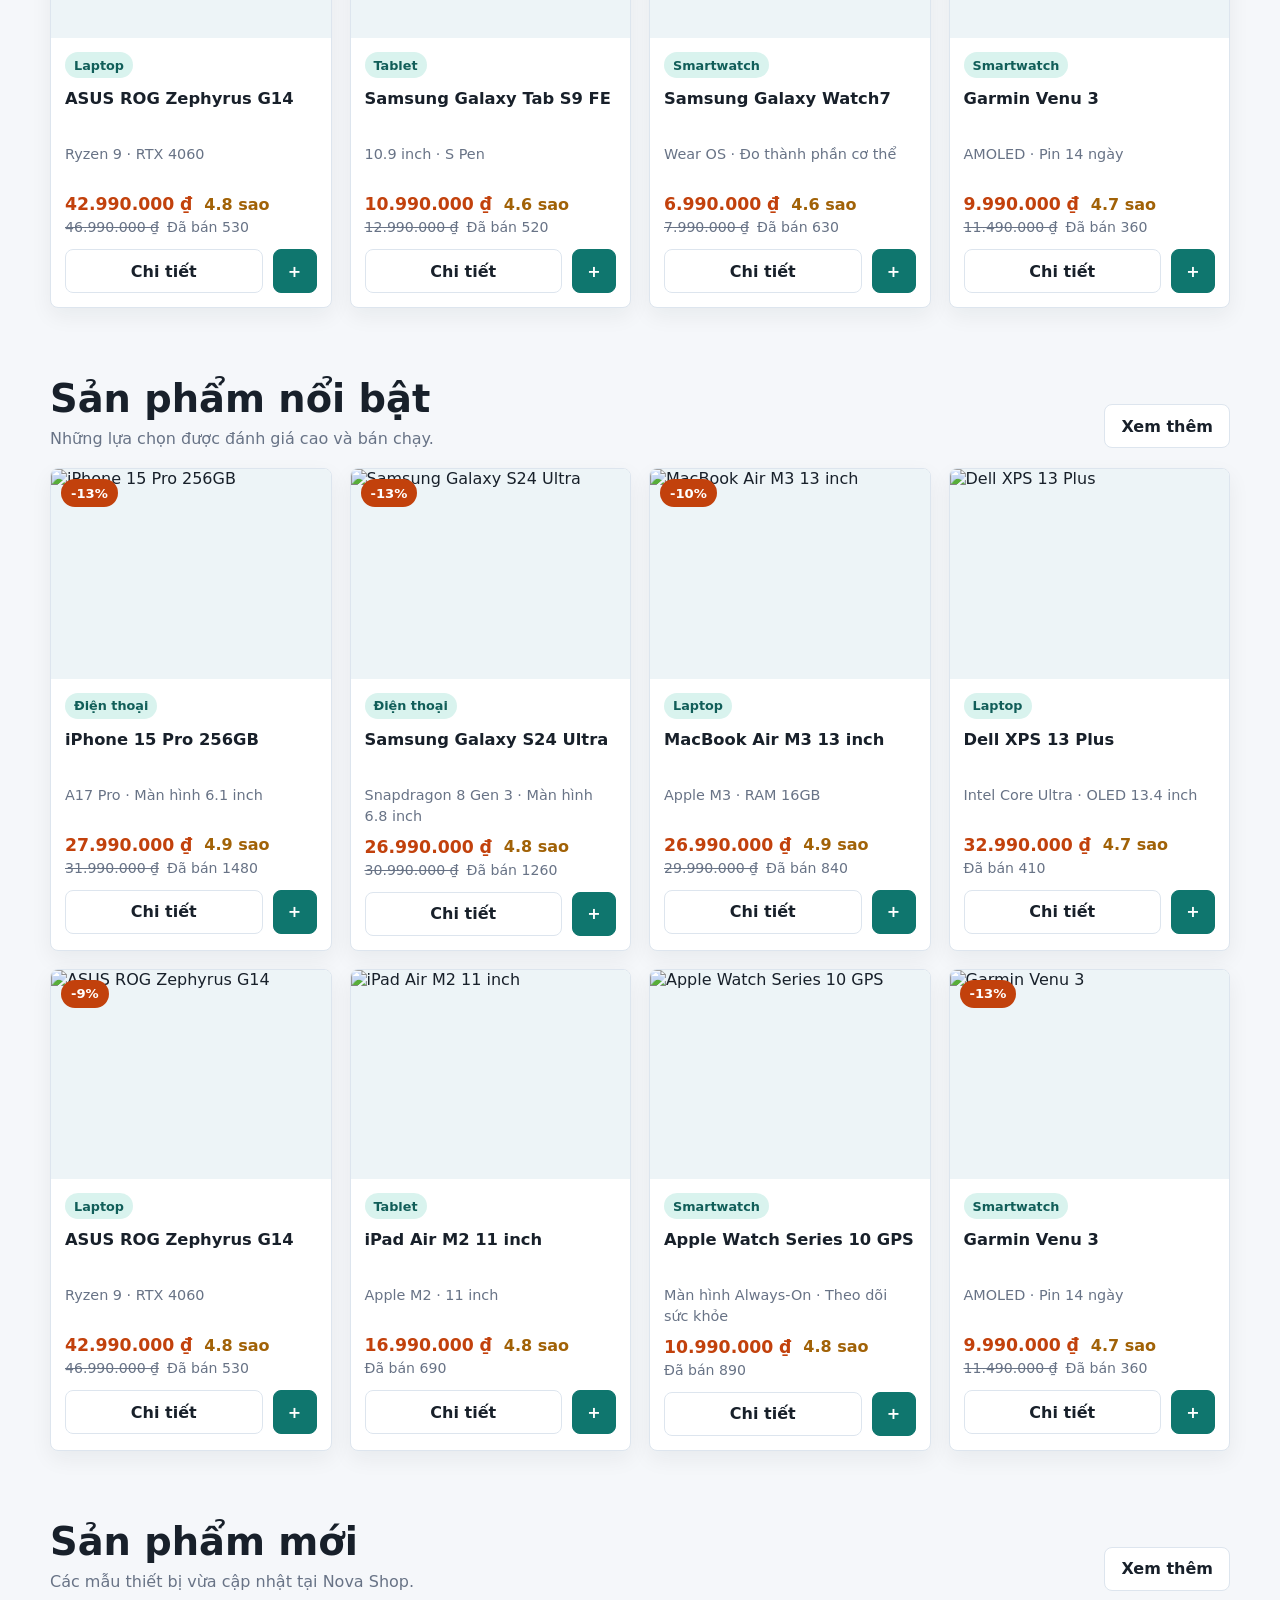
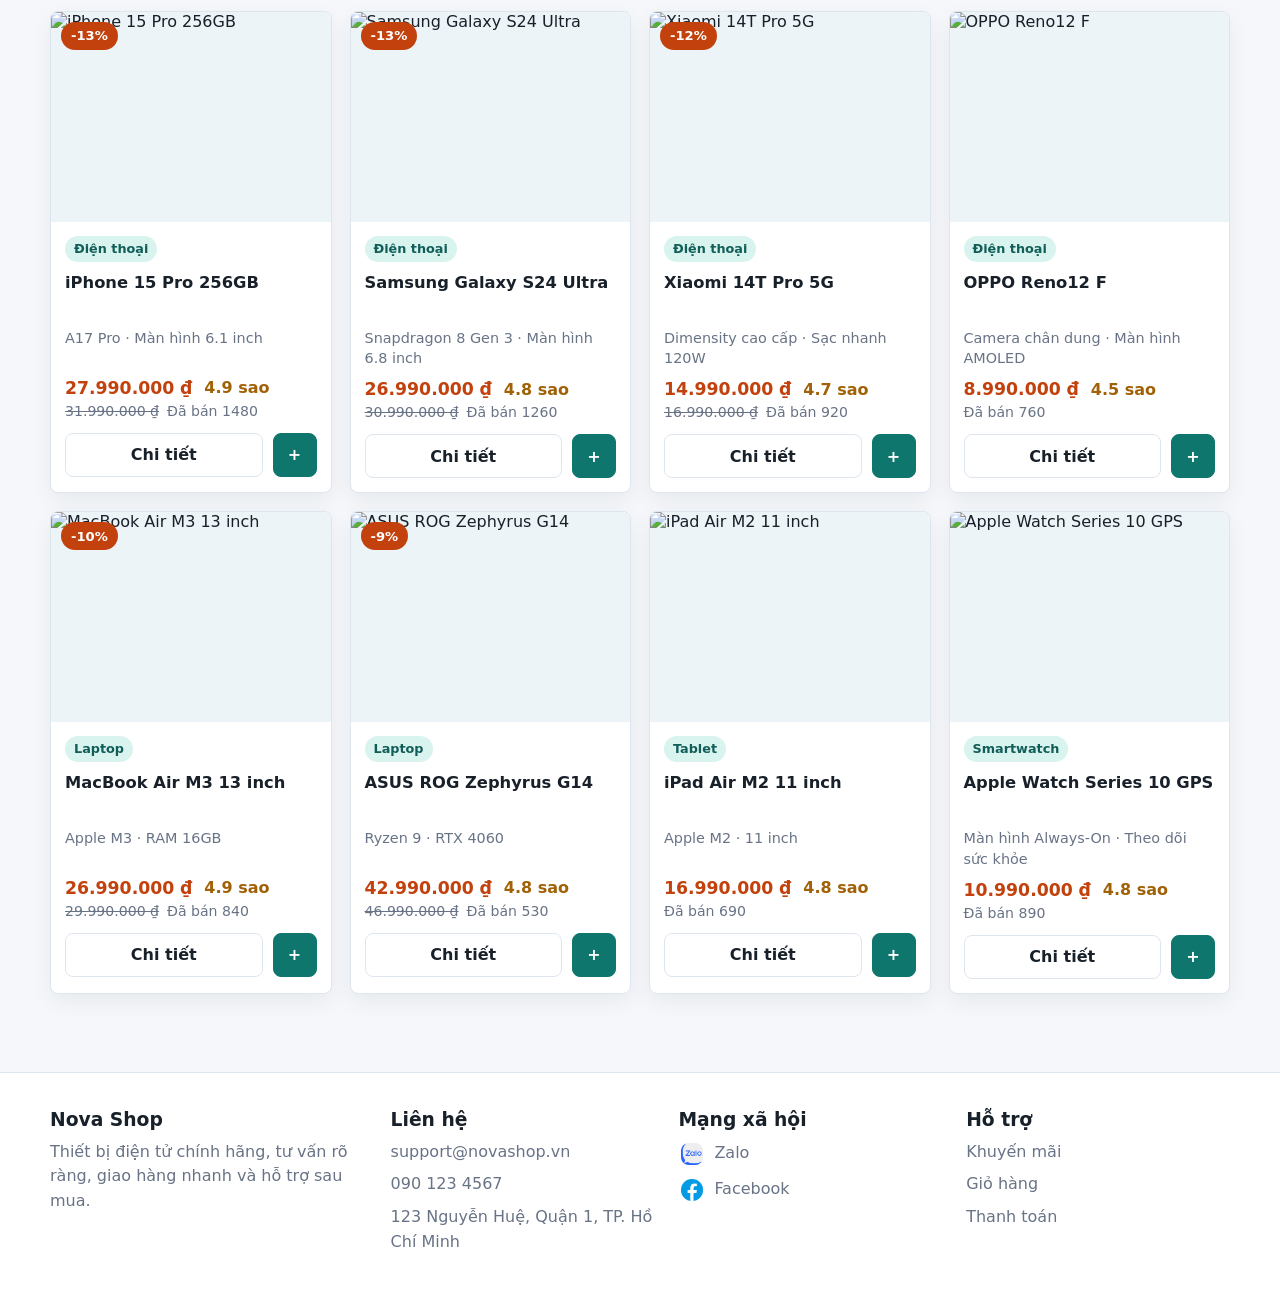
==== commit ad78a124: "update icon" ====
--- a/index.html
+++ b/index.html
@@ -18,7 +18,7 @@
         <div class="nav-links">
           <a class="active" href="index.html">Trang chủ</a>
           <a href="products.html">Sản phẩm</a>
-          <a href="cart.html">Giỏ hàng <span class="cart-count">0</span></a>
+          <a href="cart.html"><img class="nav-icon" src="assets/icons8-cart.gif" alt="">Giỏ hàng <span class="cart-count">0</span></a>
           <a href="checkout.html">Thanh toán</a>
         </div>
       </nav>
@@ -117,8 +117,8 @@
         </div>
         <div>
           <h3>Mạng xã hội</h3>
-          <a href="https://zalo.me/0901234567" target="_blank" rel="noreferrer">Zalo</a>
-          <a href="https://facebook.com/novashop.demo" target="_blank" rel="noreferrer">Facebook</a>
+          <a class="social-link" href="https://zalo.me/0901234567" target="_blank" rel="noreferrer"><img src="assets/icons8-zalo-48.png" alt="">Zalo</a>
+          <a class="social-link" href="https://facebook.com/novashop.demo" target="_blank" rel="noreferrer"><img src="assets/icons8-facebook-48.png" alt="">Facebook</a>
         </div>
         <div>
           <h3>Hỗ trợ</h3>
--- a/styles.css
+++ b/styles.css
@@ -183,6 +183,12 @@
   font-weight: 700;
 }
 
+.nav-icon {
+  width: 24px;
+  height: 24px;
+  object-fit: contain;
+}
+
 .nav-links a:hover,
 .nav-links .active {
   color: var(--brand-strong);
@@ -337,6 +343,12 @@
   transition: 0.18s ease;
 }
 
+.category-tile img {
+  width: 44px;
+  height: 44px;
+  object-fit: contain;
+}
+
 .category-tile:hover {
   transform: translateY(-3px);
   border-color: rgba(15, 118, 110, 0.35);
@@ -844,6 +856,18 @@
   display: block;
   margin: 8px 0;
   line-height: 1.55;
+}
+
+.social-link {
+  display: flex !important;
+  align-items: center;
+  gap: 8px;
+}
+
+.social-link img {
+  width: 28px;
+  height: 28px;
+  object-fit: contain;
 }
 
 .toast {
@@ -944,10 +968,17 @@
   border: 1px solid var(--line);
   border-radius: 999px;
   color: #fff;
-  background: var(--brand);
+  background: #fff;
   box-shadow: var(--shadow);
   font-size: 0.78rem;
   font-weight: 850;
+}
+
+.floating-contact img,
+.scroll-top img {
+  width: 32px;
+  height: 32px;
+  object-fit: contain;
 }
 
 .scroll-top {
